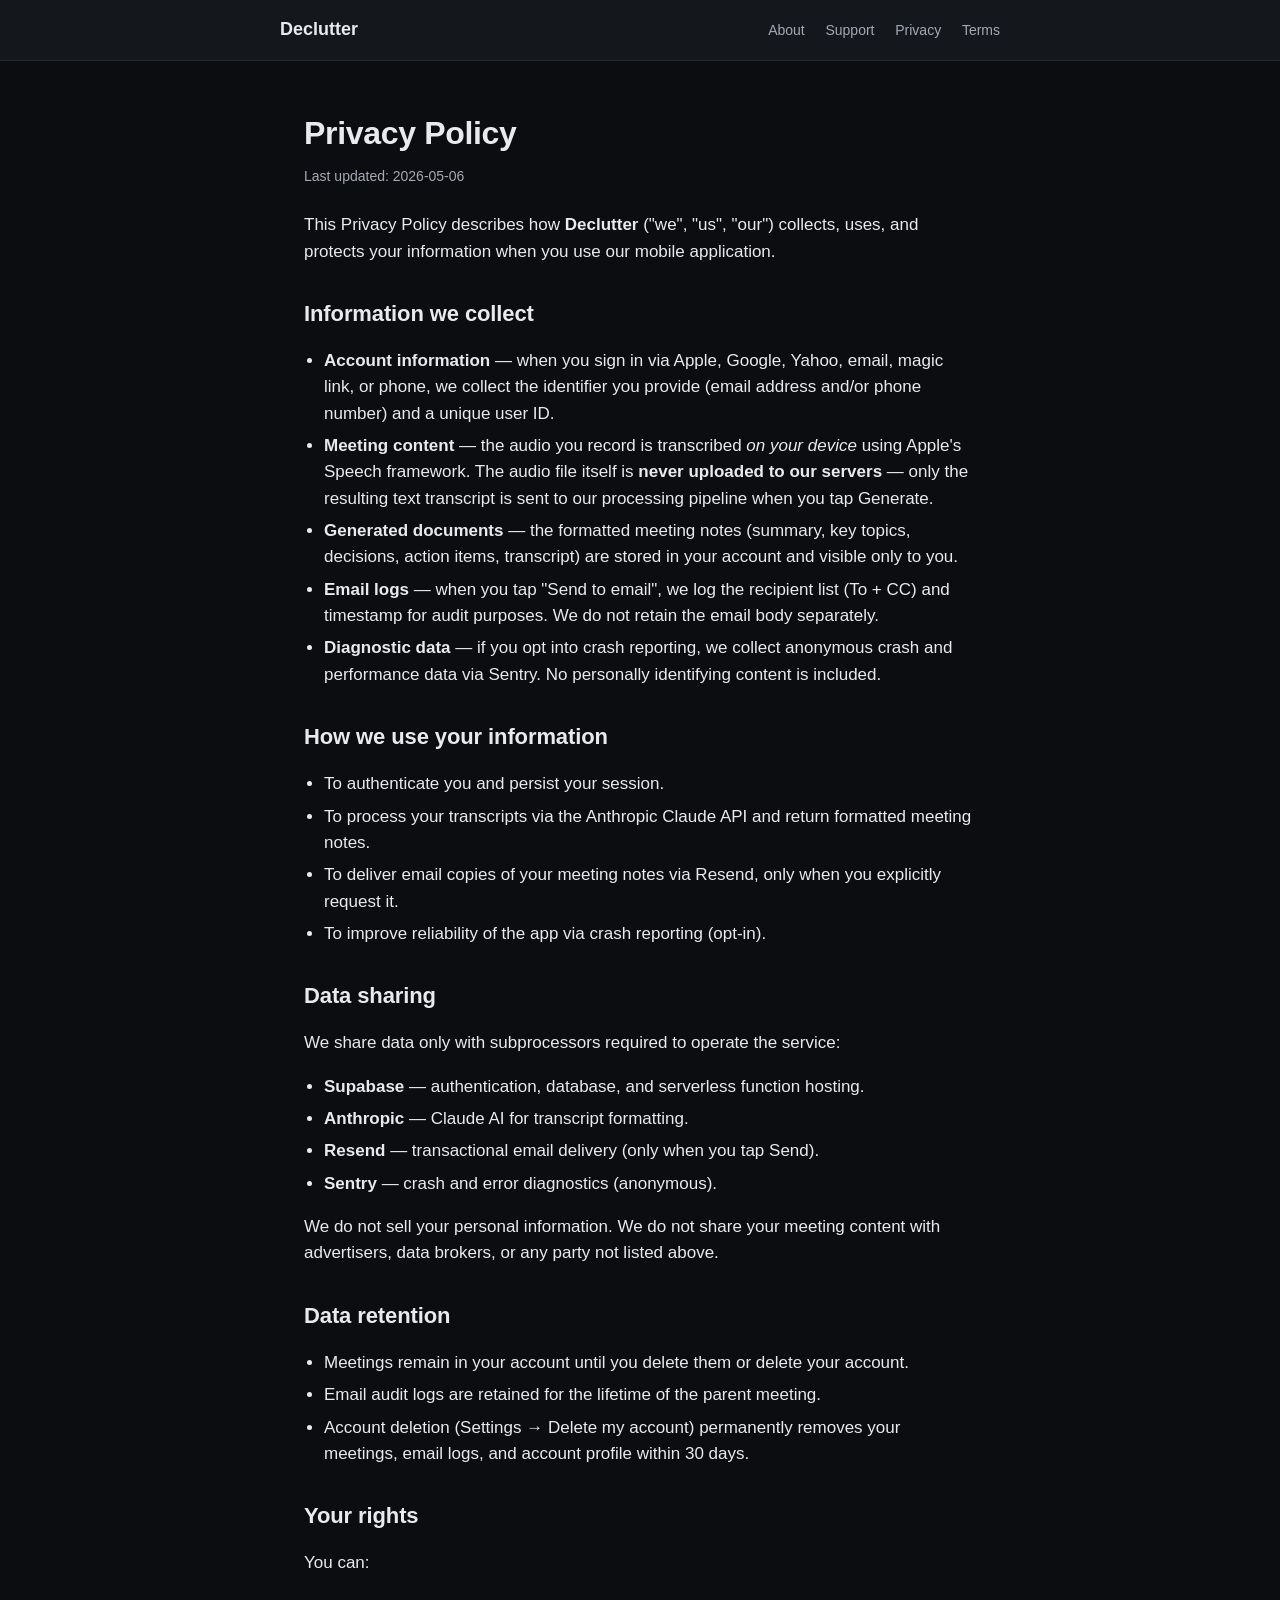
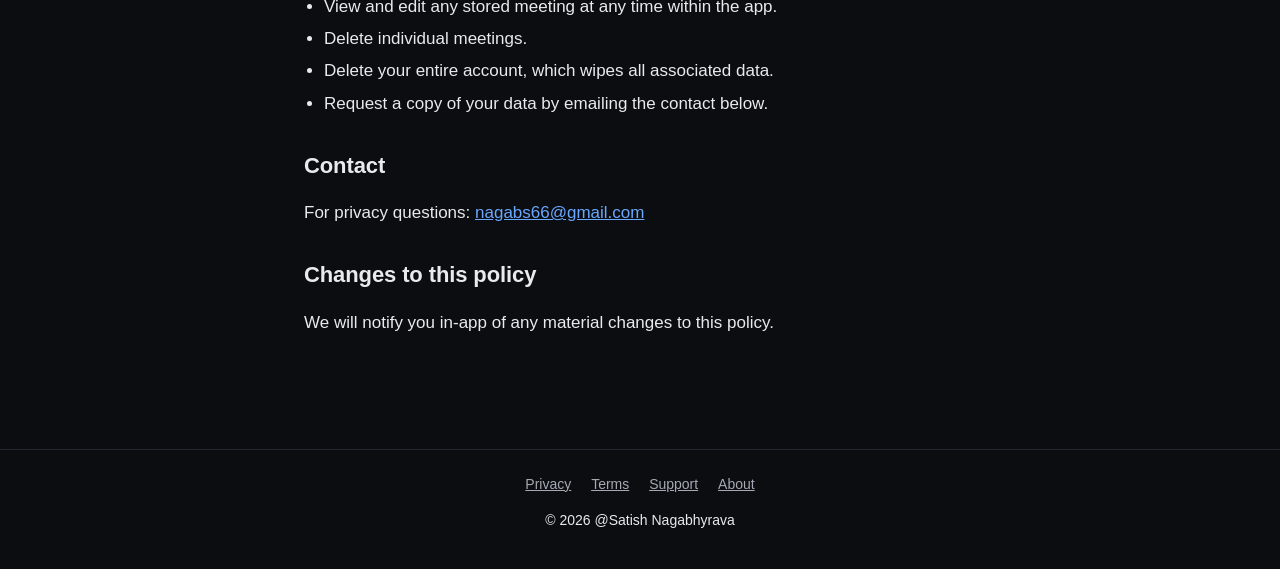
==== privacy-policy.html @ d6463a16 "Add privacy, terms, support, and marketing pages Static GitHub Pages site for the Declutter iOS app." ====
<!doctype html>
<html lang="en">
<head>
  <meta charset="utf-8">
  <meta name="viewport" content="width=device-width,initial-scale=1">
  <title>Privacy Policy — Declutter</title>
  <link rel="stylesheet" href="styles.css">
</head>
<body>
  <header class="site">
    <div class="inner">
      <a class="brand" href="index.html">Declutter</a>
      <nav>
        <a href="marketing.html">About</a>
        <a href="support.html">Support</a>
        <a href="privacy-policy.html">Privacy</a>
        <a href="terms-of-service.html">Terms</a>
      </nav>
    </div>
  </header>
  <main>
    <h1>Privacy Policy</h1>
    <p class="meta">Last updated: 2026-05-06</p>

    <p>This Privacy Policy describes how <strong>Declutter</strong> ("we", "us", "our") collects, uses, and protects your information when you use our mobile application.</p>

    <h2>Information we collect</h2>
    <ul>
      <li><strong>Account information</strong> — when you sign in via Apple, Google, Yahoo, email, magic link, or phone, we collect the identifier you provide (email address and/or phone number) and a unique user ID.</li>
      <li><strong>Meeting content</strong> — the audio you record is transcribed <em>on your device</em> using Apple's Speech framework. The audio file itself is <strong>never uploaded to our servers</strong> — only the resulting text transcript is sent to our processing pipeline when you tap Generate.</li>
      <li><strong>Generated documents</strong> — the formatted meeting notes (summary, key topics, decisions, action items, transcript) are stored in your account and visible only to you.</li>
      <li><strong>Email logs</strong> — when you tap "Send to email", we log the recipient list (To + CC) and timestamp for audit purposes. We do not retain the email body separately.</li>
      <li><strong>Diagnostic data</strong> — if you opt into crash reporting, we collect anonymous crash and performance data via Sentry. No personally identifying content is included.</li>
    </ul>

    <h2>How we use your information</h2>
    <ul>
      <li>To authenticate you and persist your session.</li>
      <li>To process your transcripts via the Anthropic Claude API and return formatted meeting notes.</li>
      <li>To deliver email copies of your meeting notes via Resend, only when you explicitly request it.</li>
      <li>To improve reliability of the app via crash reporting (opt-in).</li>
    </ul>

    <h2>Data sharing</h2>
    <p>We share data only with subprocessors required to operate the service:</p>
    <ul>
      <li><strong>Supabase</strong> — authentication, database, and serverless function hosting.</li>
      <li><strong>Anthropic</strong> — Claude AI for transcript formatting.</li>
      <li><strong>Resend</strong> — transactional email delivery (only when you tap Send).</li>
      <li><strong>Sentry</strong> — crash and error diagnostics (anonymous).</li>
    </ul>
    <p>We do not sell your personal information. We do not share your meeting content with advertisers, data brokers, or any party not listed above.</p>

    <h2>Data retention</h2>
    <ul>
      <li>Meetings remain in your account until you delete them or delete your account.</li>
      <li>Email audit logs are retained for the lifetime of the parent meeting.</li>
      <li>Account deletion (Settings &rarr; Delete my account) permanently removes your meetings, email logs, and account profile within 30 days.</li>
    </ul>

    <h2>Your rights</h2>
    <p>You can:</p>
    <ul>
      <li>View and edit any stored meeting at any time within the app.</li>
      <li>Delete individual meetings.</li>
      <li>Delete your entire account, which wipes all associated data.</li>
      <li>Request a copy of your data by emailing the contact below.</li>
    </ul>

    <h2>Contact</h2>
    <p>For privacy questions: <a href="mailto:nagabs66@gmail.com">nagabs66@gmail.com</a></p>

    <h2>Changes to this policy</h2>
    <p>We will notify you in-app of any material changes to this policy.</p>
  </main>
  <footer class="site">
    <a href="privacy-policy.html">Privacy</a>
    <a href="terms-of-service.html">Terms</a>
    <a href="support.html">Support</a>
    <a href="marketing.html">About</a>
    <p>&copy; 2026 @Satish Nagabhyrava</p>
  </footer>
</body>
</html>
---- styles.css ----
:root {
  --bg: #0b0d10;
  --surface: #14171c;
  --text: #e8eaee;
  --text-dim: #a4a9b3;
  --accent: #6aa8ff;
  --border: #232830;
  --max-width: 720px;
}

* { box-sizing: border-box; }

html, body {
  margin: 0;
  padding: 0;
  background: var(--bg);
  color: var(--text);
  font-family: -apple-system, BlinkMacSystemFont, "SF Pro Text", "Segoe UI", Roboto, Helvetica, Arial, sans-serif;
  font-size: 17px;
  line-height: 1.55;
  -webkit-font-smoothing: antialiased;
}

main {
  max-width: var(--max-width);
  margin: 0 auto;
  padding: 48px 24px 96px;
}

header.site {
  border-bottom: 1px solid var(--border);
  padding: 16px 24px;
  background: var(--surface);
  position: sticky;
  top: 0;
  z-index: 1;
}

header.site .inner {
  max-width: var(--max-width);
  margin: 0 auto;
  display: flex;
  align-items: baseline;
  justify-content: space-between;
  gap: 16px;
}

header.site a.brand {
  color: var(--text);
  text-decoration: none;
  font-weight: 600;
  font-size: 18px;
}

header.site nav a {
  color: var(--text-dim);
  text-decoration: none;
  margin-left: 16px;
  font-size: 14px;
}

header.site nav a:hover {
  color: var(--accent);
}

h1 { font-size: 32px; margin: 0 0 8px; letter-spacing: -0.01em; }
h2 { font-size: 22px; margin: 32px 0 8px; letter-spacing: -0.005em; }
h3 { font-size: 18px; margin: 24px 0 6px; }
p, li { color: var(--text); }
ul { padding-left: 20px; }
li { margin-bottom: 6px; }
a { color: var(--accent); }

.meta {
  color: var(--text-dim);
  font-size: 14px;
  margin: 0 0 24px;
}

.callout {
  background: var(--surface);
  border: 1px solid var(--border);
  border-radius: 10px;
  padding: 14px 16px;
  margin: 20px 0;
  color: var(--text-dim);
  font-size: 15px;
}

.hero {
  text-align: center;
  padding: 64px 0 32px;
}

.hero h1 { font-size: 44px; }
.hero p.lede {
  font-size: 19px;
  color: var(--text-dim);
  max-width: 540px;
  margin: 12px auto 0;
}

.features {
  display: grid;
  gap: 16px;
  grid-template-columns: 1fr;
  margin: 32px 0;
}

@media (min-width: 640px) {
  .features { grid-template-columns: 1fr 1fr; }
}

.feature {
  background: var(--surface);
  border: 1px solid var(--border);
  border-radius: 12px;
  padding: 20px;
}

.feature h3 { margin-top: 0; }

footer.site {
  border-top: 1px solid var(--border);
  padding: 24px;
  text-align: center;
  color: var(--text-dim);
  font-size: 14px;
}

footer.site a { color: var(--text-dim); margin: 0 8px; }
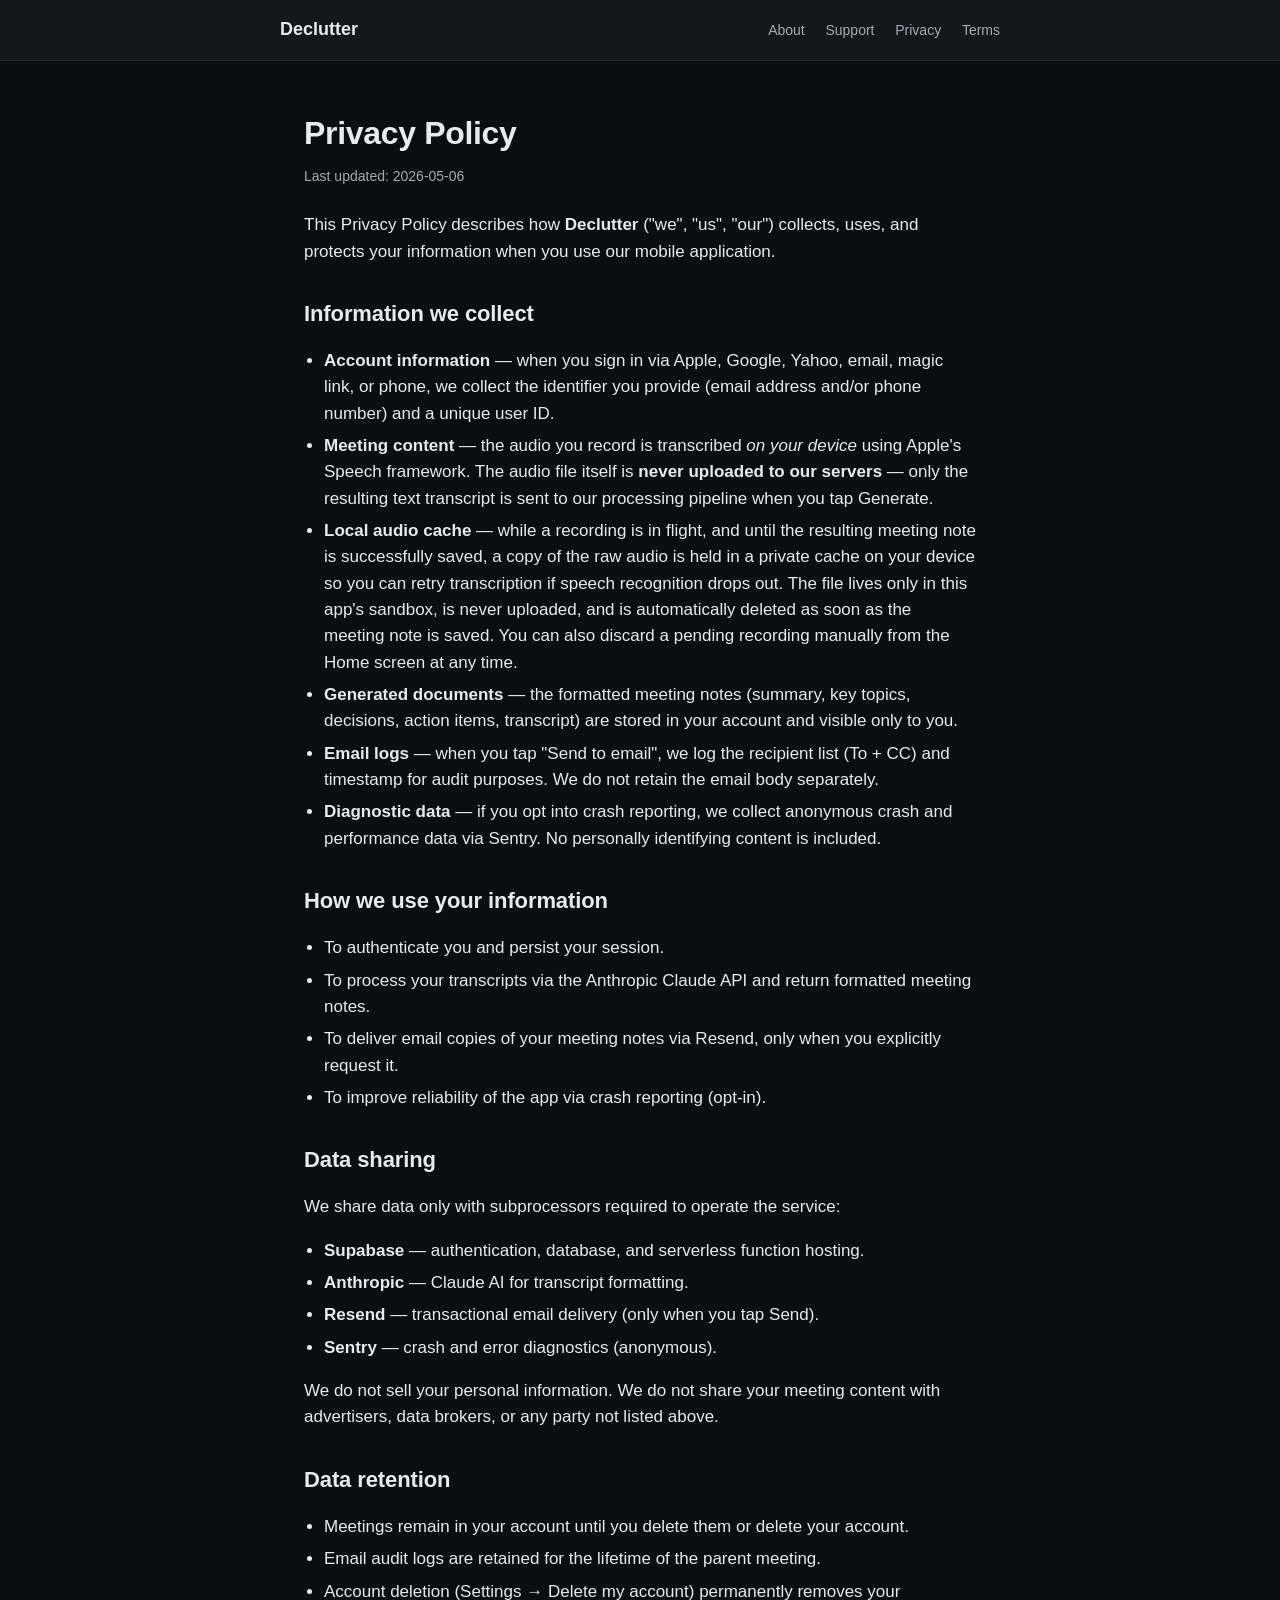
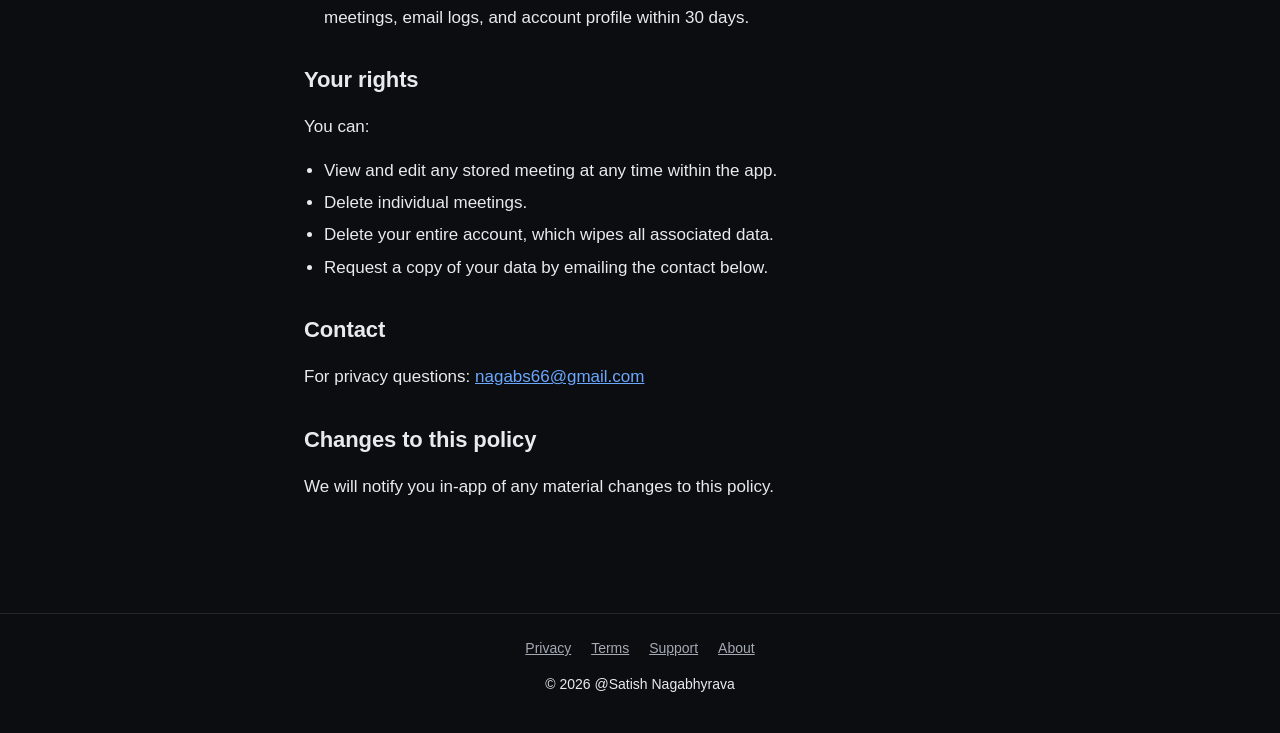
==== commit 56bf11a7: "Privacy: disclose temporary local audio cache While a recording is in flight (and until the resultin" ====
--- a/privacy-policy.html
+++ b/privacy-policy.html
@@ -28,6 +28,7 @@
     <ul>
       <li><strong>Account information</strong> — when you sign in via Apple, Google, Yahoo, email, magic link, or phone, we collect the identifier you provide (email address and/or phone number) and a unique user ID.</li>
       <li><strong>Meeting content</strong> — the audio you record is transcribed <em>on your device</em> using Apple's Speech framework. The audio file itself is <strong>never uploaded to our servers</strong> — only the resulting text transcript is sent to our processing pipeline when you tap Generate.</li>
+      <li><strong>Local audio cache</strong> — while a recording is in flight, and until the resulting meeting note is successfully saved, a copy of the raw audio is held in a private cache on your device so you can retry transcription if speech recognition drops out. The file lives only in this app's sandbox, is never uploaded, and is automatically deleted as soon as the meeting note is saved. You can also discard a pending recording manually from the Home screen at any time.</li>
       <li><strong>Generated documents</strong> — the formatted meeting notes (summary, key topics, decisions, action items, transcript) are stored in your account and visible only to you.</li>
       <li><strong>Email logs</strong> — when you tap "Send to email", we log the recipient list (To + CC) and timestamp for audit purposes. We do not retain the email body separately.</li>
       <li><strong>Diagnostic data</strong> — if you opt into crash reporting, we collect anonymous crash and performance data via Sentry. No personally identifying content is included.</li>
